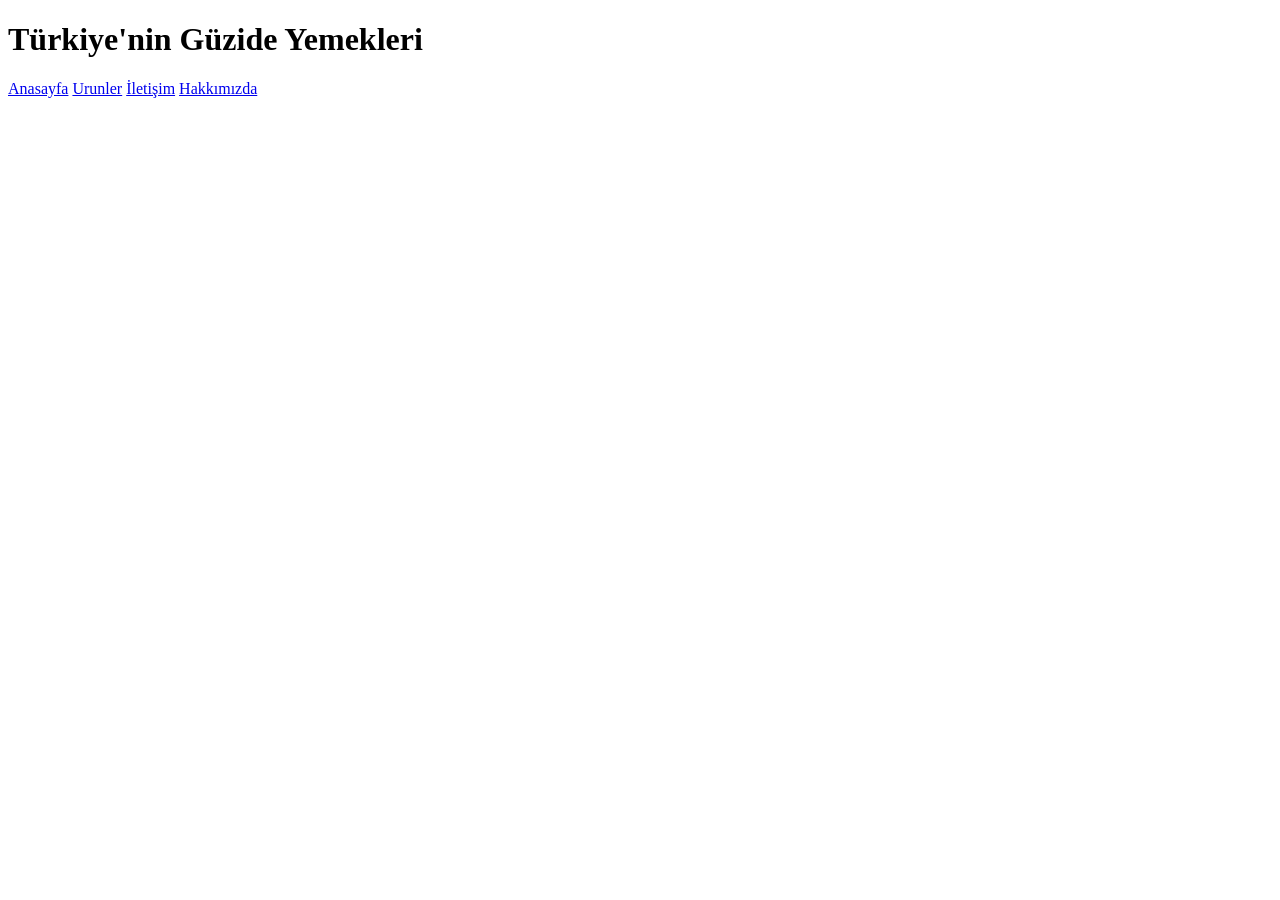
==== index.html @ 1647ce91 "feat : comlepete header section" ====
<!--Temel HTML Sayfası Oluşturuldu.-->
<!DOCTYPE html>
<html lang="en">
<head>
    <meta charset="UTF-8">
    <meta name="viewport" content="width=device-width, initial-scale=1.0">
    <!--Web Sayfası İçin Belirlenen Title ve İcon Web Sayfasına Eklendi.-->
    <title>Türkiye'nin Güzide Mutfağı</title>
    <link rel="stylesheet" href="style.css">
    <link rel="shorcut icon" href="images/icon.png">
</head>

<body>
    <!--Genel olarak web sitesi hakkında bir başlık ve menü linkleri eklendi.-->
    <header>
        <h1>Türkiye'nin Güzide Yemekleri</h1>
        <a href="index.html">Anasayfa</a>
        <a href="urunler.html">Urunler</a>
        <a href="iletisim.html">İletişim</a>
        <a href="hakkimizda.html">Hakkımızda</a>
    </header>
</body>
</html>
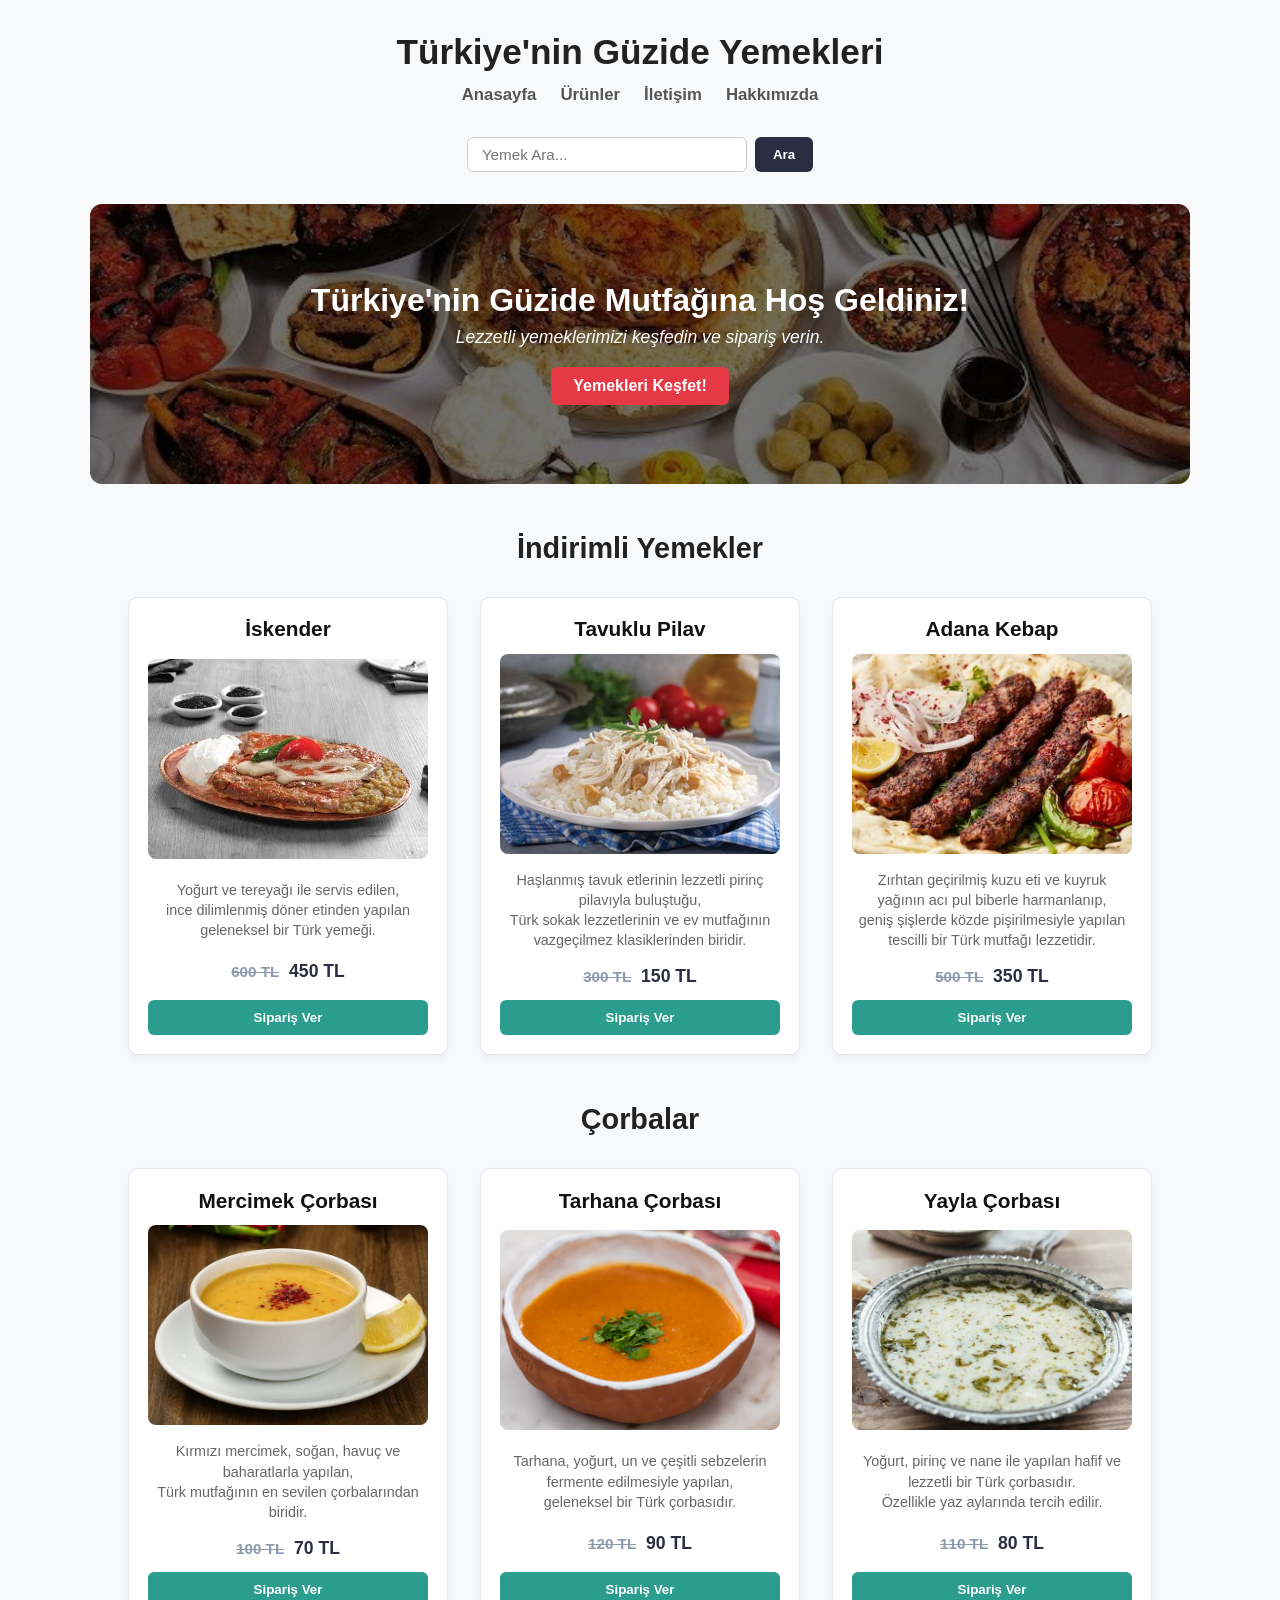
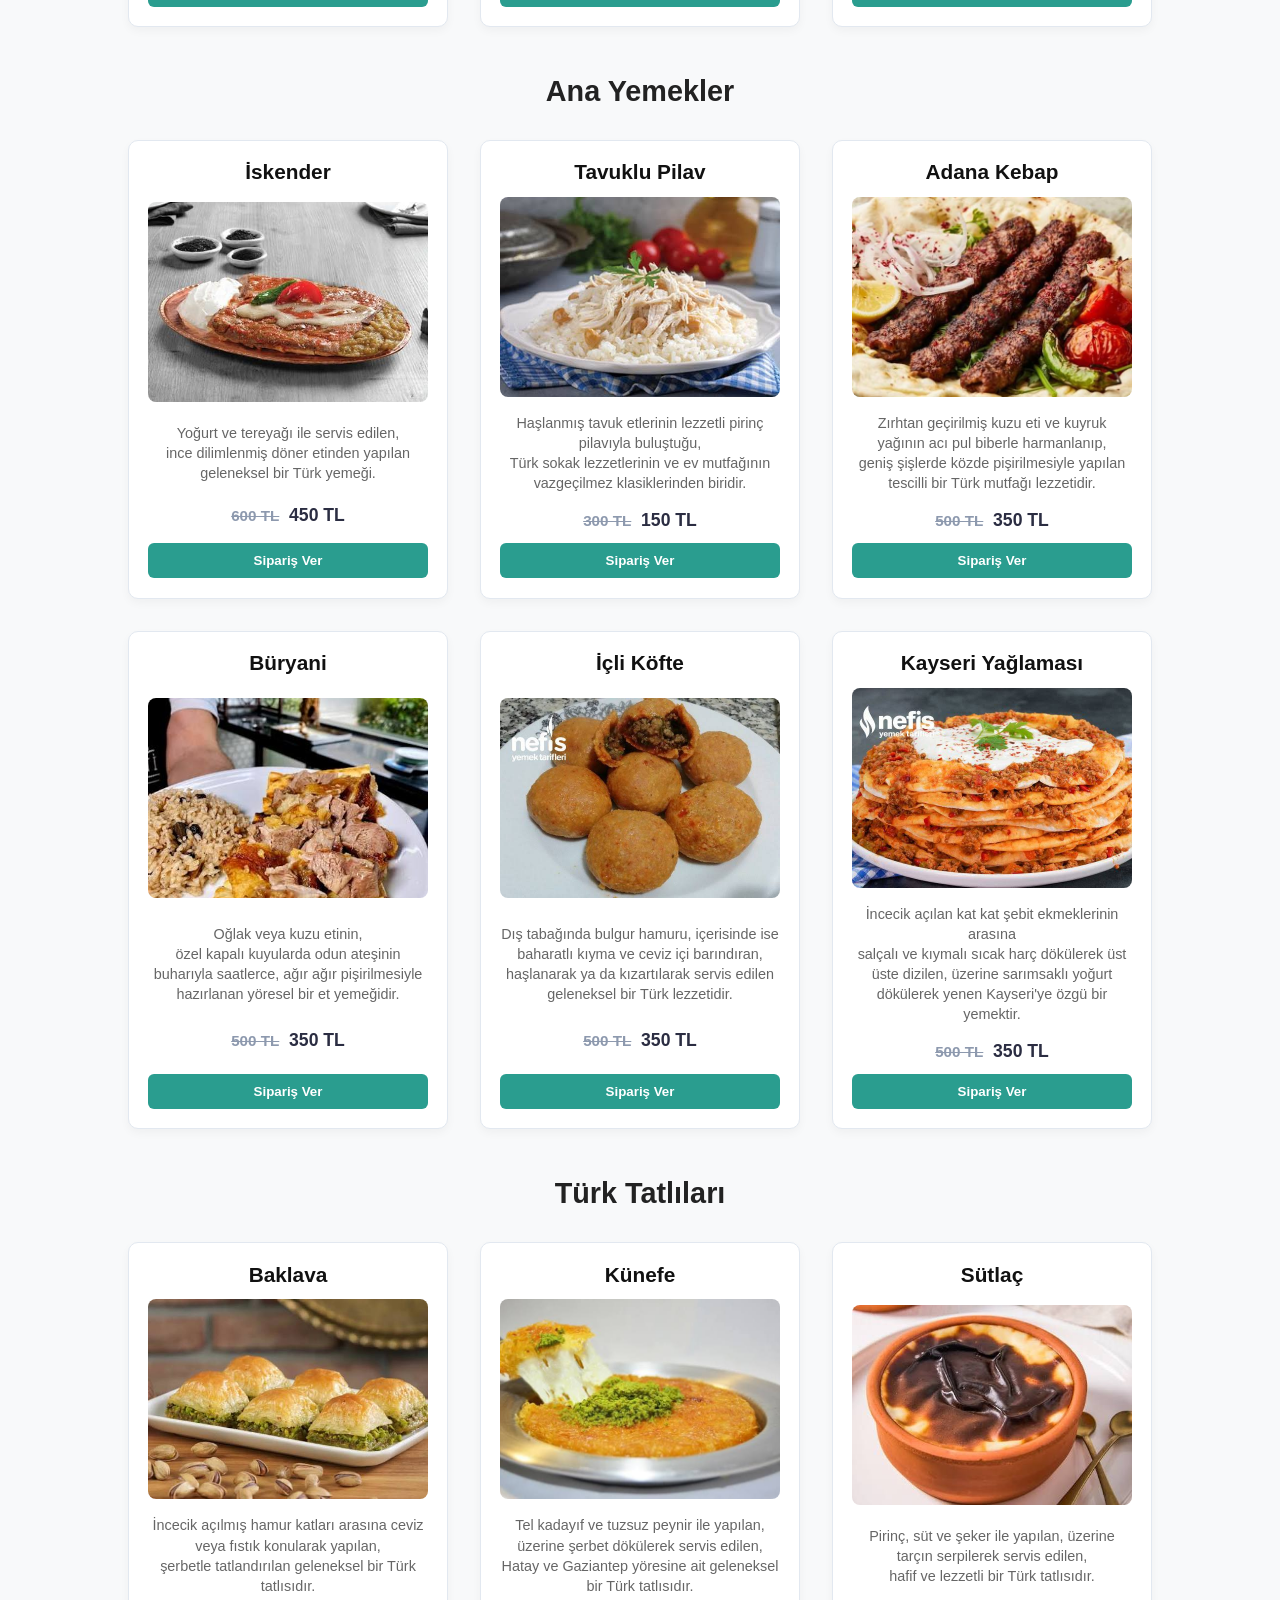
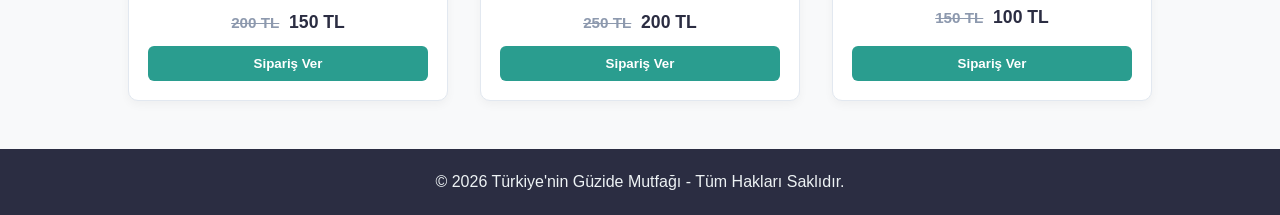
==== commit 202ae305: "Ana sayfa ayarlandı, içerikler ve footer kısmı da tamamlandı." ====
--- a/index.html
+++ b/index.html
@@ -1,23 +1,253 @@
 <!--Temel HTML Sayfası Oluşturuldu.-->
 <!DOCTYPE html>
-<html lang="en">
+<html lang="tr">
 <head>
     <meta charset="UTF-8">
     <meta name="viewport" content="width=device-width, initial-scale=1.0">
     <!--Web Sayfası İçin Belirlenen Title ve İcon Web Sayfasına Eklendi.-->
     <title>Türkiye'nin Güzide Mutfağı</title>
     <link rel="stylesheet" href="style.css">
-    <link rel="shorcut icon" href="images/icon.png">
+    <link rel="shortcut icon" href="images/icon.png">
 </head>
 
 <body>
     <!--Genel olarak web sitesi hakkında bir başlık ve menü linkleri eklendi.-->
     <header>
         <h1>Türkiye'nin Güzide Yemekleri</h1>
-        <a href="index.html">Anasayfa</a>
-        <a href="urunler.html">Urunler</a>
-        <a href="iletisim.html">İletişim</a>
-        <a href="hakkimizda.html">Hakkımızda</a>
+        <nav>
+            <a href="index.html">Anasayfa</a>
+            <a href="urunler.html">Ürünler</a>
+            <a href="iletisim.html">İletişim</a>
+            <a href="hakkimizda.html">Hakkımızda</a>
+        </nav>
     </header>
+
+    <!--Web sitesine bir arama çubuğu eklendi.-->
+    <div class="search-bar">
+        <input type="text" placeholder="Yemek Ara...">
+        <button type="submit">Ara</button>
+    </div>
+
+    <!--Web sitesine bir hero (tanıtım alanı) eklendi.-->
+    <div class="hero">
+        <h2>Türkiye'nin Güzide Mutfağına Hoş Geldiniz!</h2>
+        <p><i>Lezzetli yemeklerimizi keşfedin ve sipariş verin.</i></p>
+        <a href="#" class="button">Yemekleri Keşfet!</a>
+    </div>
+
+    <!-- 1. Bölüm: İndirimli Yemekler -->
+    <section class="promotion">
+        <h2> İndirimli Yemekler </h2>
+
+        <div class="menu-items">
+            <!--1. yemeğimiz -->
+            <div class="menu-item">
+                <h3> İskender </h3>
+                <img src="images/iskender.jpg" alt="İskender" width="300" height="200">
+                <p>
+                    Yoğurt ve tereyağı ile servis edilen, <br>
+                    ince dilimlenmiş döner etinden yapılan geleneksel bir Türk yemeği.
+                </p>
+                <span><del>600 TL</del>&nbsp; 450 TL</span>
+                <button type="button" class="order-button">Sipariş Ver</button>
+            </div>
+
+            <!--2. yemeğimiz -->
+            <div class="menu-item">
+                <h3> Tavuklu Pilav </h3>
+                <img src="images/tavuklu-pilav.jpg" alt="Tavuklu Pilav" width="300" height="200">
+                <p>
+                    Haşlanmış tavuk etlerinin lezzetli pirinç pilavıyla buluştuğu, <br>
+                    Türk sokak lezzetlerinin ve ev mutfağının vazgeçilmez klasiklerinden biridir.
+                </p>
+                <span><del>300 TL</del>&nbsp; 150 TL</span>
+                <button type="button" class="order-button">Sipariş Ver</button>
+            </div>
+
+            <!--3. yemeğimiz -->
+            <div class="menu-item">
+                <h3> Adana Kebap </h3>
+                <img src="images/adana-kebap.jpg" alt="Adana Kebap" width="300" height="200">
+                <p>
+                    Zırhtan geçirilmiş kuzu eti ve kuyruk yağının acı pul biberle harmanlanıp, <br> 
+                    geniş şişlerde közde pişirilmesiyle yapılan tescilli bir Türk mutfağı lezzetidir.
+                </p>
+                <span><del>500 TL</del>&nbsp; 350 TL</span>
+                <button type="button" class="order-button">Sipariş Ver</button>
+            </div>
+        </div>
+    </section>
+
+    <!-- 2. Bölüm: Çorbalar -->
+    <section class="soups">
+        <h2> Çorbalar </h2>
+
+        <div class="menu-items">
+            <!--1. çorbamız -->
+            <div class="menu-item">
+                <h3> Mercimek Çorbası </h3>
+                <img src="images/mercimek-soup.jpg" alt="Mercimek Çorbası" width="300" height="200">
+                <p>
+                    Kırmızı mercimek, soğan, havuç ve baharatlarla yapılan, <br>
+                    Türk mutfağının en sevilen çorbalarından biridir.
+                </p>
+                <span><del>100 TL</del>&nbsp; 70 TL</span>
+                <button type="button" class="order-button">Sipariş Ver</button>
+            </div>
+
+            <!--2. çorbamız -->
+            <div class="menu-item">
+                <h3> Tarhana Çorbası </h3>
+                <img src="images/tarhana-soup.jpg" alt="Tarhana Çorbası" width="300" height="200">
+                <p>
+                    Tarhana, yoğurt, un ve çeşitli sebzelerin fermente edilmesiyle yapılan, <br>
+                    geleneksel bir Türk çorbasıdır.
+                </p>
+                <span><del>120 TL</del>&nbsp; 90 TL</span>
+                <button type="button" class="order-button">Sipariş Ver</button>
+            </div>
+
+            <!--3. çorbamız -->
+            <div class="menu-item">
+                <h3> Yayla Çorbası </h3>
+                <img src="images/yayla-sopu.jpg" alt="Yayla Çorbası" width="300" height="200">
+                <p>
+                    Yoğurt, pirinç ve nane ile yapılan hafif ve lezzetli bir Türk çorbasıdır. <br>
+                    Özellikle yaz aylarında tercih edilir.
+                </p>
+                <span><del>110 TL</del>&nbsp; 80 TL</span>
+                <button type="button" class="order-button">Sipariş Ver</button>
+            </div> 
+        </div>
+    </section>
+
+    <!-- 3. Bölüm: Ana Yemekler -->
+    <section class="main-foods">
+        <h2> Ana Yemekler </h2>
+
+        <div class="menu-items">
+            <!--1. yemeğimiz -->
+            <div class="menu-item">
+                <h3> İskender </h3>
+                <img src="images/iskender.jpg" alt="İskender" width="300" height="200">
+                <p>
+                    Yoğurt ve tereyağı ile servis edilen, <br>
+                    ince dilimlenmiş döner etinden yapılan geleneksel bir Türk yemeği.
+                </p>
+                <span><del>600 TL</del>&nbsp; 450 TL</span>
+                <button type="button" class="order-button">Sipariş Ver</button>
+            </div>
+
+            <!--2. yemeğimiz -->
+            <div class="menu-item">
+                <h3> Tavuklu Pilav </h3>
+                <img src="images/tavuklu-pilav.jpg" alt="Tavuklu Pilav" width="300" height="200">
+                <p>
+                    Haşlanmış tavuk etlerinin lezzetli pirinç pilavıyla buluştuğu, <br>
+                    Türk sokak lezzetlerinin ve ev mutfağının vazgeçilmez klasiklerinden biridir.
+                </p>
+                <span><del>300 TL</del>&nbsp; 150 TL</span>
+                <button type="button" class="order-button">Sipariş Ver</button>
+            </div>
+
+            <!--3. yemeğimiz -->
+            <div class="menu-item">
+                <h3> Adana Kebap </h3>
+                <img src="images/adana-kebap.jpg" alt="Adana Kebap" width="300" height="200">
+                <p>
+                    Zırhtan geçirilmiş kuzu eti ve kuyruk yağının acı pul biberle harmanlanıp, <br> 
+                    geniş şişlerde közde pişirilmesiyle yapılan tescilli bir Türk mutfağı lezzetidir.
+                </p>
+                <span><del>500 TL</del>&nbsp; 350 TL</span>
+                <button type="button" class="order-button">Sipariş Ver</button>
+            </div>
+
+            <!--4. yemeğimiz -->
+            <div class="menu-item">
+                <h3> Büryani </h3>
+                <img src="images/buryani.jpg" alt="Büryani" width="300" height="200">
+                <p>
+                    Oğlak veya kuzu etinin, <br>
+                    özel kapalı kuyularda odun ateşinin buharıyla saatlerce,
+                    ağır ağır pişirilmesiyle hazırlanan yöresel bir et yemeğidir.
+                </p>
+                <span><del>500 TL</del>&nbsp; 350 TL</span>
+                <button type="button" class="order-button">Sipariş Ver</button>
+            </div>
+
+            <!--5. yemeğimiz -->
+            <div class="menu-item">
+                <h3> İçli Köfte </h3>
+                <img src="images/icli-kofte.jpg" alt="İçli Köfte" width="300" height="200">
+                <p>
+                    Dış tabağında bulgur hamuru, içerisinde ise baharatlı kıyma ve ceviz içi barındıran, <br>
+                    haşlanarak ya da kızartılarak servis edilen geleneksel bir Türk lezzetidir.
+                </p>
+                <span><del>500 TL</del>&nbsp; 350 TL</span>
+                <button type="button" class="order-button">Sipariş Ver</button>
+            </div>
+
+            <!--6. yemeğimiz -->
+            <div class="menu-item">
+                <h3> Kayseri Yağlaması </h3>
+                <img src="images/kayseri-yaglama.jpg" alt="Kayseri Yağlaması" width="300" height="200">
+                <p>
+                    İncecik açılan kat kat şebit ekmeklerinin arasına <br>
+                    salçalı ve kıymalı sıcak harç dökülerek üst üste dizilen,
+                    üzerine sarımsaklı yoğurt dökülerek yenen Kayseri'ye özgü bir yemektir.
+                </p>
+                <span><del>500 TL</del>&nbsp; 350 TL</span>
+                <button type="button" class="order-button">Sipariş Ver</button>
+            </div>
+        </div>
+    </section>
+
+    <!-- 4. Bölüm: Türk Tatlıları -->
+    <section class="Tr-Desserts">
+        <h2> Türk Tatlıları </h2>
+
+        <div class="menu-items">
+            <!--1. tatlımız -->
+            <div class="menu-item">
+                <h3> Baklava </h3>
+                <img src="images/baklava.jpg" alt="Baklava" width="300" height="200">
+                <p>
+                    İncecik açılmış hamur katları arasına ceviz veya fıstık konularak yapılan, <br>
+                    şerbetle tatlandırılan geleneksel bir Türk tatlısıdır.
+                </p>
+                <span><del>200 TL</del>&nbsp; 150 TL</span>
+                <button type="button" class="order-button">Sipariş Ver</button>
+            </div>
+
+            <!--2. tatlımız -->
+            <div class="menu-item">
+                <h3> Künefe </h3>
+                <img src="images/künefe.jpg" alt="Künefe" width="300" height="200">
+                <p>
+                    Tel kadayıf ve tuzsuz peynir ile yapılan, üzerine şerbet dökülerek servis edilen, <br>
+                    Hatay ve Gaziantep yöresine ait geleneksel bir Türk tatlısıdır.
+                </p>
+                <span><del>250 TL</del>&nbsp; 200 TL</span>
+                <button type="button" class="order-button">Sipariş Ver</button>
+            </div>
+
+            <!--3. tatlımız -->
+            <div class="menu-item">
+                <h3> Sütlaç </h3>
+                <img src="images/sutlac.jpg" alt="Sütlaç" width="300" height="200">
+                <p>
+                    Pirinç, süt ve şeker ile yapılan, üzerine tarçın serpilerek servis edilen, <br>
+                    hafif ve lezzetli bir Türk tatlısıdır.
+                </p>
+                <span><del>150 TL</del>&nbsp; 100 TL</span>
+                <button type="button" class="order-button">Sipariş Ver</button>
+            </div>
+        </div>
+    </section>
+
+    <!-- 5. Bölüm: Footer (Alt Bilgi) -->
+    <footer>
+        <p>&copy; 2026 Türkiye'nin Güzide Mutfağı - Tüm Hakları Saklıdır.</p>
+    </footer>
 </body>
 </html>
--- a/style.css
+++ b/style.css
@@ -0,0 +1,281 @@
+/* 1. Temel Sıfırlama */
+* {
+  margin: 0;
+  padding: 0;
+  box-sizing: border-box;
+}
+
+body {
+  font-family: 'Segoe UI', Tahoma, Geneva, Verdana, sans-serif;
+  background-color: #f8f9fa;
+  color: #333;
+}
+
+/* 2. Header & Menü (Sayfaya Ortalı) */
+header {
+  display: flex;
+  flex-direction: column;
+  align-items: center;
+  padding-top: 2rem;
+  padding-bottom: 0.5rem;
+}
+
+header h1 {
+  font-size: 2.2rem;
+  color: #222;
+  margin-bottom: 0.8rem;
+  text-align: center;
+}
+
+header nav {
+  display: flex;
+  gap: 1.5rem;
+}
+
+header nav a {
+  text-decoration: none;
+  color: #555;
+  font-weight: 600;
+  font-size: 1.05rem;
+  transition: color 0.3s;
+}
+
+header nav a:hover {
+  color: #e63946;
+}
+
+/* 3. Arama Barı (Menünün Altında ve Ortalı) */
+.search-bar {
+  display: flex;
+  justify-content: center;
+  gap: 8px;
+  margin: 1.5rem 0 2rem 0;
+}
+
+.search-bar input {
+  padding: 8px 14px;
+  width: 280px;
+  border: 1px solid #ccc;
+  border-radius: 6px;
+  outline: none;
+  font-size: 0.95rem;
+}
+
+.search-bar input:focus {
+  border-color: #e63946;
+}
+
+.search-bar button {
+  padding: 8px 18px;
+  background-color: #2b2d42;
+  color: #fff;
+  border: none;
+  border-radius: 6px;
+  cursor: pointer;
+  font-weight: 600;
+  transition: background-color 0.3s;
+}
+
+.search-bar button:hover {
+  background-color: #1d1e2c;
+}
+
+/* 4. Arka Plan Görselli Hero Alanı */
+.hero {
+  /* Resim yolunu kendi dosya adınla değiştir */
+  background-image: linear-gradient(rgba(0, 0, 0, 0.55), rgba(0, 0, 0, 0.55)), url('images/hero-bg.jpg');
+  background-size: cover;       /* Görseli kutuya tam sığdırır */
+  background-position: center; /* Görseli ortalar */
+  background-repeat: no-repeat;
+  
+  width: 90%;
+  max-width: 1100px;
+  height: 280px;
+  margin: 0 auto 3rem auto;
+  border-radius: 12px;
+  
+  /* İçindeki yazıları ortalama ayarları */
+  display: flex;
+  flex-direction: column;
+  justify-content: center;
+  align-items: center;
+  text-align: center;
+  color: #ffffff;
+  padding: 1rem;
+}
+
+.hero h2 {
+  font-size: 2rem;
+  margin-bottom: 0.5rem;
+}
+
+.hero p {
+  font-size: 1.1rem;
+  margin-bottom: 1.2rem;
+}
+
+.hero .button {
+  display: inline-block;
+  padding: 10px 22px;
+  background-color: #e63946;
+  color: #fff;
+  text-decoration: none;
+  border-radius: 6px;
+  font-weight: bold;
+  transition: background-color 0.3s;
+}
+
+.hero .button:hover {
+  background-color: #d62828;
+}
+
+/* 5. İndirimli Yemekler - Yan Yana 3'lü Kart Dizilimi */
+.promotion {
+  max-width: 1100px;
+  margin: 0 auto;
+  padding: 0 1rem 3rem 1rem;
+}
+
+.promotion h2 {
+  text-align: center;
+  font-size: 1.8rem;
+  margin-bottom: 2rem;
+  color: #222;
+}
+
+.menu-items {
+  display: flex;
+  justify-content: center;
+  flex-wrap: wrap; /* Mobil ekranda kartlar alt alta düzgünce geçer */
+  gap: 2rem;
+}
+
+.menu-item {
+  background-color: #ffffff;
+  border: 1px solid #e2e8f0;
+  border-radius: 10px;
+  padding: 1.2rem;
+  width: 320px; /* 3'lü dizilim için ideal kutu genişliği */
+  display: flex;
+  flex-direction: column;
+  justify-content: space-between;
+  box-shadow: 0 4px 10px rgba(0, 0, 0, 0.04);
+  transition: transform 0.2s, box-shadow 0.2s;
+}
+
+.menu-item:hover {
+  transform: translateY(-4px);
+  box-shadow: 0 8px 16px rgba(0, 0, 0, 0.08);
+}
+
+.menu-item h3 {
+  font-size: 1.3rem;
+  margin-bottom: 0.8rem;
+  color: #111;
+  text-align: center;
+}
+
+.menu-item img {
+  width: 100%;
+  height: 200px;
+  object-fit: cover; /* 300x200 oranını korur, görseller ezilmez */
+  border-radius: 8px;
+  margin-bottom: 1rem;
+}
+
+.menu-item p {
+  font-size: 0.9rem;
+  color: #666;
+  line-height: 1.4;
+  margin-bottom: 1rem;
+  text-align: center;
+}
+
+.menu-item span {
+  display: block;
+  font-size: 1.1rem;
+  font-weight: bold;
+  color: #2b2d42;
+  text-align: center;
+  margin-bottom: 0.8rem;
+}
+
+.menu-item span del {
+  color: #8d99ae;
+  font-size: 0.95rem;
+}
+
+.order-button {
+  width: 100%;
+  padding: 10px;
+  background-color: #2a9d8f;
+  color: white;
+  border: none;
+  border-radius: 6px;
+  font-weight: bold;
+  cursor: pointer;
+  transition: background-color 0.3s;
+}
+
+.order-button:hover {
+  background-color: #218376;
+}
+
+
+/* Çorbalar Bölümü Genel Alanı */
+.soups {
+  max-width: 1100px;
+  margin: 0 auto 3rem auto;
+  padding: 0 1rem;
+}
+
+/* Çorbalar Başlık Stili */
+.soups h2 {
+  text-align: center;
+  font-size: 1.8rem;
+  margin-bottom: 2rem;
+  color: #222;
+}
+
+/* Ana Yemekler Bölümü Genel Alanı */
+.main-foods {
+  max-width: 1100px;
+  margin: 0 auto 3rem auto;
+  padding: 0 1rem;
+}
+
+.main-foods h2 {
+  text-align: center;
+  font-size: 1.8rem;
+  margin-bottom: 2rem;
+  color: #222;
+}
+
+/* Tatlı Bölümü Genel Alanı */
+.Tr-Desserts {
+  max-width: 1100px;
+  margin: 0 auto 3rem auto;
+  padding: 0 1rem;
+}
+
+.Tr-Desserts h2 {
+  text-align: center;
+  font-size: 1.8rem;
+  margin-bottom: 2rem;
+  color: #222;
+}
+
+/* Footer (Alt Bilgi) Alanı */
+footer {
+  background-color: #2b2d42;
+  color: #edf2f4;
+  padding: 1.5rem;
+  margin-top: 3rem;
+  
+  /* Tam ortalama ayarları */
+  display: flex;
+  justify-content: center;
+  align-items: center;
+  text-align: center;
+  width: 100%;
+}
